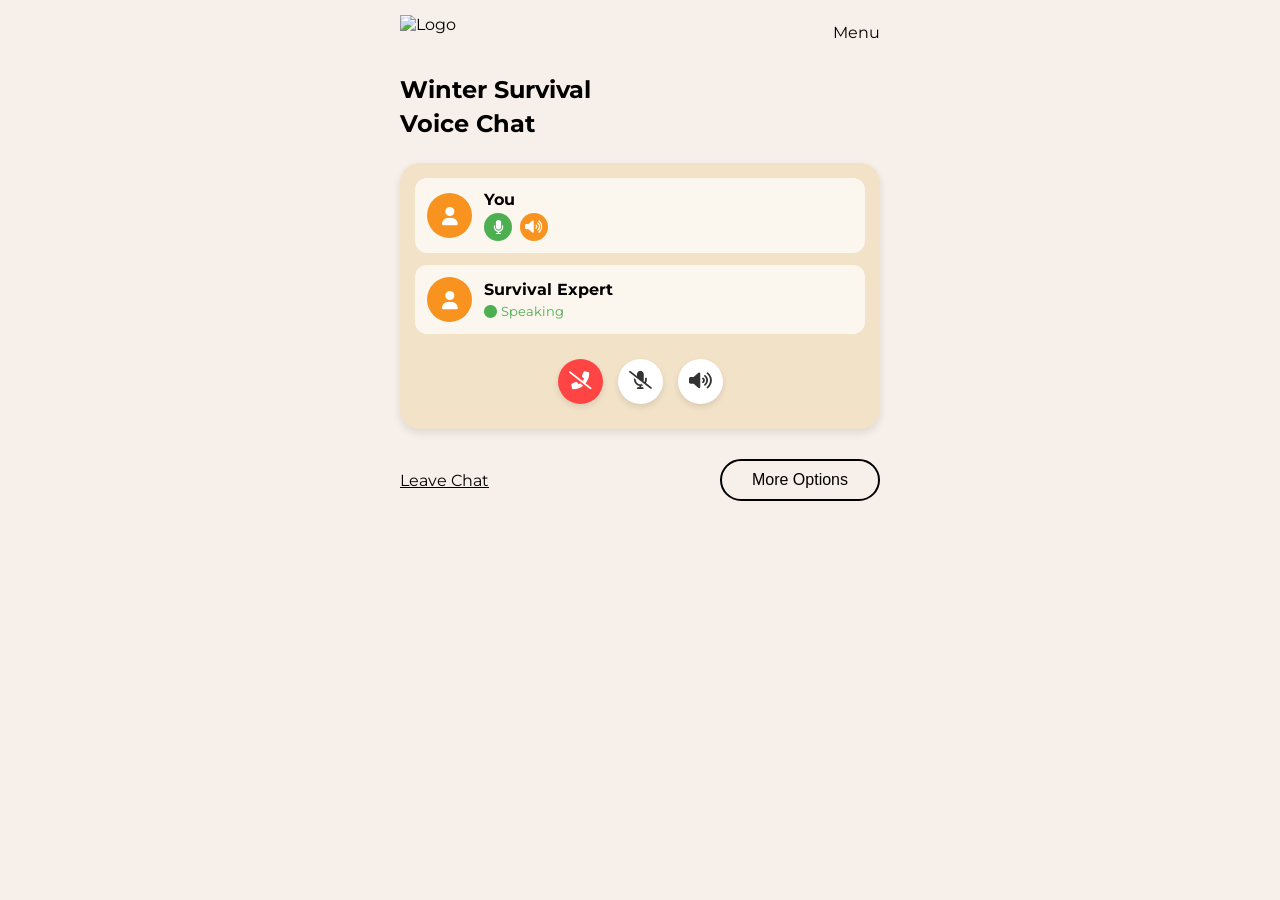
==== chat.html @ c6e549e4 "Add files via upload" ====
<!DOCTYPE html>
<html lang="en">
<head>
  <meta charset="UTF-8" />
  <meta name="viewport" content="width=device-width, initial-scale=1.0"/>
  <title>Voice Chat</title>
  <link rel="stylesheet" href="chat.css" />
  <link href="https://fonts.googleapis.com/css2?family=Montserrat:wght@400;700&display=swap" rel="stylesheet">
  <link rel="stylesheet" href="https://cdnjs.cloudflare.com/ajax/libs/font-awesome/6.0.0-beta3/css/all.min.css">
</head>
<body>
  <div class="container">
    <header class="header">
      <img src="image/logo.png" alt="Logo" class="logo">
      <div class="menu-container">
        <div class="menu">Menu</div>
      </div>
    </header>

    <h1 class="welcome-text">
      Winter Survival<br>
      <strong>Voice Chat</strong>
    </h1>

    <div class="card voice-chat-card">
      <div class="participant">
        <div class="avatar">
          <i class="fas fa-user"></i>
        </div>
        <div class="user-info">
          <span class="username">You</span>
          <div class="mic-controls">
            <button class="mic-btn active"><i class="fas fa-microphone"></i></button>
            <button class="volume-btn"><i class="fas fa-volume-up"></i></button>
          </div>
        </div>
      </div>

      <div class="participant">
        <div class="avatar">
          <i class="fas fa-user"></i>
        </div>
        <div class="user-info">
          <span class="username">Survival Expert</span>
          <div class="mic-controls">
            <div class="voice-active"><i class="fas fa-circle"></i> Speaking</div>
          </div>
        </div>
      </div>

      <div class="call-controls">
        <button class="call-btn end-call"><i class="fas fa-phone-slash"></i></button>
        <button class="call-btn mute"><i class="fas fa-microphone-slash"></i></button>
        <button class="call-btn speaker"><i class="fas fa-volume-up"></i></button>
      </div>
    </div>

    <div class="bottom-buttons">
      <a href="index.html" class="back-link">Leave Chat</a>
      <button class="continue-btn">More Options</button>
    </div>
  </div>
</body>
</html>
---- chat.css ----
/* Base Reset & Global Styles */
* {
  margin: 0;
  padding: 0;
  box-sizing: border-box;
}

body {
  font-family: 'Montserrat', sans-serif;
  background: #f7f0ea;
  color: #000;
  padding: 15px 0;
  max-width: 100%;
  width: 100%;
  margin: 0 auto;
  min-height: 100vh;
  display: flex;
  flex-direction: column;
}

/* Container for alignment */
.container {
  width: calc(100% - 20px);
  max-width: 500px;
  margin: 0 auto;
  padding: 0 10px;
}

/* Header Styles */
.header {
  display: flex;
  justify-content: space-between;
  align-items: center;
  margin-bottom: 25px;
  width: 100%;
}

.logo {
  height: 35px;
}

.menu-container {
  display: flex;
  align-items: center;
  gap: 8px;
}

.craft-icon {
  width: 35px;
  height: 35px;
}

.menu {
  font-size: 16px;
  cursor: pointer;
}

/* Welcome Text */
.welcome-text {
  display: flex;
  flex-direction: column;
  text-align: left;
  font-size: 24px;
  margin-bottom: 25px;
}

.welcome-text strong {
  margin-top: 5px;
}

/* Voice Chat Card */
.card {
  background: #f2e2c8;
  border-radius: 20px;
  padding: 15px;
  width: 100%;
  box-shadow: 0 4px 8px rgba(0,0,0,0.1);
}

.participant {
  display: flex;
  align-items: center;
  padding: 12px;
  margin-bottom: 12px;
  background: rgba(255, 255, 255, 0.7);
  border-radius: 12px;
}

.avatar {
  width: 45px;
  height: 45px;
  border-radius: 50%;
  background: #f7931e;
  color: white;
  display: flex;
  align-items: center;
  justify-content: center;
  font-size: 18px;
  margin-right: 12px;
}

.user-info {
  flex-grow: 1;
}

.username {
  font-weight: bold;
  display: block;
  margin-bottom: 4px;
  font-size: 16px;
}

.mic-controls {
  display: flex;
  gap: 8px;
}

.mic-btn, .volume-btn {
  background: #f7931e;
  border: none;
  width: 28px;
  height: 28px;
  border-radius: 50%;
  color: white;
  cursor: pointer;
  display: flex;
  align-items: center;
  justify-content: center;
  font-size: 14px;
}

.mic-btn.active {
  background: #4CAF50;
}

.voice-active {
  color: #4CAF50;
  font-size: 13px;
  display: flex;
  align-items: center;
  gap: 4px;
}

.call-controls {
  display: flex;
  justify-content: center;
  gap: 15px;
  margin-top: 25px;
  margin-bottom: 10px;
}

.call-btn {
  width: 45px;
  height: 45px;
  border-radius: 50%;
  border: none;
  background: white;
  color: #333;
  font-size: 18px;
  cursor: pointer;
  box-shadow: 0 3px 6px rgba(0,0,0,0.1);
  transition: all 0.3s ease;
}

.call-btn.end-call {
  background: #ff4444;
  color: white;
}

.call-btn:hover {
  transform: scale(1.1);
}

/* Bottom Buttons */
.bottom-buttons {
  display: flex;
  justify-content: space-between;
  align-items: center;
  margin-top: 30px;
  width: 100%;
  margin-bottom: 15px;
}

.back-link {
  font-size: 16px;
  text-decoration: underline;
  color: black;
  padding: 8px 0;
}

.continue-btn {
  padding: 10px 30px;
  font-size: 16px;
  background: transparent;
  border: 2px solid black;
  border-radius: 30px;
  cursor: pointer;
  transition: all 0.3s ease;
}

.continue-btn:hover {
  background-color: black;
  color: white;
}

/* Responsive Design */
@media (max-width: 480px) {
  .container {
      width: calc(100% - 20px);
      padding: 0 10px;
  }
  
  .welcome-text {
      font-size: 22px;
  }

  .craft-icon {
      width: 30px;
      height: 30px;
  }

  .avatar {
      width: 40px;
      height: 40px;
      font-size: 16px;
  }

  .call-btn {
      width: 42px;
      height: 42px;
      font-size: 16px;
  }

  .continue-btn {
      font-size: 15px;
      padding: 8px 25px;
  }
  
  .card {
      padding: 12px;
      border-radius: 18px;
  }
  
  .participant {
      padding: 10px;
      margin-bottom: 10px;
  }
}
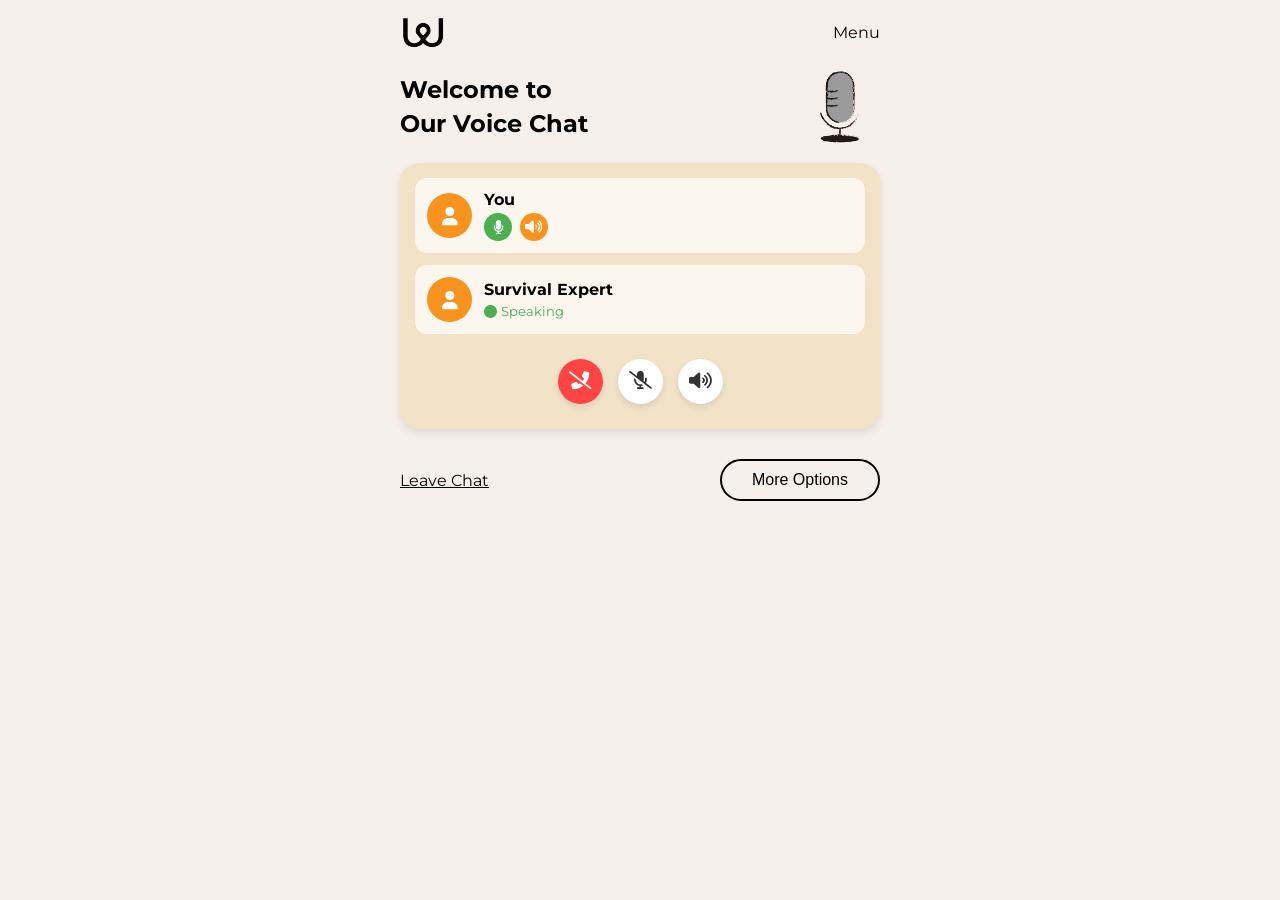
==== commit a0fd0305: "chat.html" ====
--- a/chat.html
+++ b/chat.html
@@ -18,8 +18,9 @@
     </header>
 
     <h1 class="welcome-text">
-      Winter Survival<br>
-      <strong>Voice Chat</strong>
+      Welcome to<br>
+      <strong>Our Voice Chat</strong>
+      <img src="image/microphone.png" alt="House Icon" class="house-icon">
     </h1>
 
     <div class="card voice-chat-card">
@@ -61,4 +62,4 @@
     </div>
   </div>
 </body>
-</html>+</html>
--- a/chat.css
+++ b/chat.css
@@ -62,12 +62,20 @@
   text-align: left;
   font-size: 24px;
   margin-bottom: 25px;
+  position: relative;
 }
 
 .welcome-text strong {
   margin-top: 5px;
 }
 
+.house-icon {
+  width: 40px;
+  position: absolute;
+  left: calc(100% - 60px);
+  top: 50%;
+  transform: translateY(-50%);
+}
 /* Voice Chat Card */
 .card {
   background: #f2e2c8;
@@ -245,4 +253,4 @@
       padding: 10px;
       margin-bottom: 10px;
   }
-}+}
